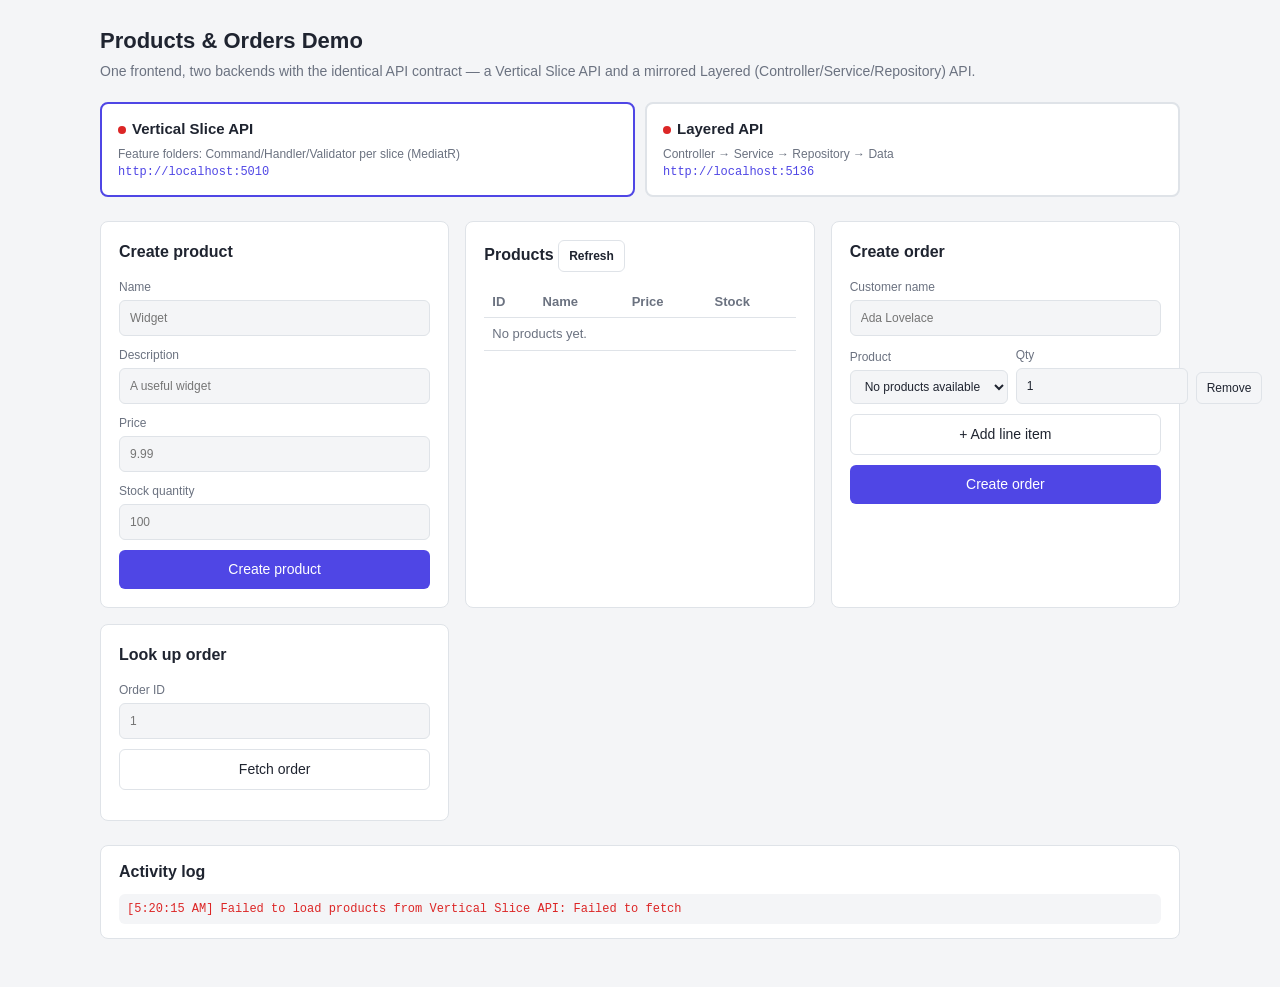
==== frontend/index.html @ f1a2a5f0 "Add mirrored layered architecture API and a basic frontend Scaffolds a second .NET 10 Web API (Layer" ====
<!doctype html>
<html lang="en">
<head>
  <meta charset="UTF-8" />
  <meta name="viewport" content="width=device-width, initial-scale=1.0" />
  <title>Products &amp; Orders Demo</title>
  <link rel="stylesheet" href="styles.css" />
</head>
<body>
  <div class="wrap">
    <header>
      <h1>Products &amp; Orders Demo</h1>
      <p>One frontend, two backends with the identical API contract &mdash; a Vertical Slice API and a mirrored Layered (Controller/Service/Repository) API.</p>
    </header>

    <div class="backend-switcher" id="backend-switcher"></div>

    <div class="grid">
      <section class="panel">
        <h2>Create product</h2>
        <form id="product-form">
          <label>Name
            <input type="text" id="product-name" required maxlength="200" placeholder="Widget" />
          </label>
          <label>Description
            <input type="text" id="product-description" maxlength="2000" placeholder="A useful widget" />
          </label>
          <label>Price
            <input type="number" id="product-price" required min="0.01" step="0.01" placeholder="9.99" />
          </label>
          <label>Stock quantity
            <input type="number" id="product-stock" required min="0" step="1" placeholder="100" />
          </label>
          <button type="submit">Create product</button>
        </form>
      </section>

      <section class="panel">
        <h2>Products <button class="secondary icon" id="refresh-products" type="button">Refresh</button></h2>
        <table>
          <thead>
            <tr><th>ID</th><th>Name</th><th>Price</th><th>Stock</th></tr>
          </thead>
          <tbody id="products-table-body">
            <tr><td colspan="4" class="muted">No products loaded yet.</td></tr>
          </tbody>
        </table>
      </section>

      <section class="panel">
        <h2>Create order</h2>
        <form id="order-form">
          <label>Customer name
            <input type="text" id="order-customer" required maxlength="200" placeholder="Ada Lovelace" />
          </label>
          <div class="line-items" id="line-items"></div>
          <button type="button" class="secondary" id="add-line-item">+ Add line item</button>
          <button type="submit">Create order</button>
        </form>
      </section>

      <section class="panel">
        <h2>Look up order</h2>
        <form id="order-lookup-form">
          <label>Order ID
            <input type="number" id="order-lookup-id" required min="1" placeholder="1" />
          </label>
          <button type="submit" class="secondary">Fetch order</button>
        </form>
        <div class="order-view" id="order-view"></div>
      </section>
    </div>

    <div class="log">
      <h2>Activity log</h2>
      <div class="log-entries" id="log-entries"></div>
    </div>
  </div>

  <script src="app.js"></script>
</body>
</html>
---- frontend/styles.css ----
:root {
  color-scheme: light dark;
  --bg: #f4f5f7;
  --panel: #ffffff;
  --border: #dfe3e8;
  --text: #1f2430;
  --muted: #6b7280;
  --accent: #4f46e5;
  --accent-hover: #4338ca;
  --danger: #dc2626;
  --success: #16a34a;
  --radius: 8px;
}

@media (prefers-color-scheme: dark) {
  :root {
    --bg: #14161c;
    --panel: #1c1f27;
    --border: #2c313c;
    --text: #e6e8ec;
    --muted: #9aa1ad;
    --accent: #818cf8;
    --accent-hover: #a5b0fb;
  }
}

* {
  box-sizing: border-box;
}

body {
  margin: 0;
  padding: 24px 16px 48px;
  background: var(--bg);
  color: var(--text);
  font-family: -apple-system, BlinkMacSystemFont, "Segoe UI", Roboto, sans-serif;
  font-size: 14px;
  line-height: 1.5;
}

.wrap {
  max-width: 1080px;
  margin: 0 auto;
}

header h1 {
  font-size: 22px;
  margin: 0 0 4px;
}

header p {
  color: var(--muted);
  margin: 0 0 20px;
}

.backend-switcher {
  display: flex;
  flex-wrap: wrap;
  gap: 10px;
  margin-bottom: 24px;
}

.backend-card {
  flex: 1 1 260px;
  background: var(--panel);
  border: 2px solid var(--border);
  border-radius: var(--radius);
  padding: 14px 16px;
  cursor: pointer;
  transition: border-color 0.15s ease;
}

.backend-card.active {
  border-color: var(--accent);
}

.backend-card h3 {
  margin: 0 0 4px;
  font-size: 15px;
}

.backend-card p {
  margin: 0;
  color: var(--muted);
  font-size: 12px;
}

.backend-card .url {
  font-family: ui-monospace, SFMono-Regular, Menlo, monospace;
  font-size: 12px;
  color: var(--accent);
}

.status-dot {
  display: inline-block;
  width: 8px;
  height: 8px;
  border-radius: 50%;
  margin-right: 6px;
  background: var(--muted);
}

.status-dot.online {
  background: var(--success);
}

.status-dot.offline {
  background: var(--danger);
}

.grid {
  display: grid;
  grid-template-columns: repeat(auto-fit, minmax(320px, 1fr));
  gap: 16px;
}

.panel {
  background: var(--panel);
  border: 1px solid var(--border);
  border-radius: var(--radius);
  padding: 18px;
}

.panel h2 {
  margin: 0 0 14px;
  font-size: 16px;
}

form {
  display: flex;
  flex-direction: column;
  gap: 10px;
}

label {
  font-size: 12px;
  color: var(--muted);
  display: flex;
  flex-direction: column;
  gap: 4px;
}

input, select {
  font: inherit;
  padding: 8px 10px;
  border-radius: 6px;
  border: 1px solid var(--border);
  background: var(--bg);
  color: var(--text);
}

button {
  font: inherit;
  padding: 9px 14px;
  border-radius: 6px;
  border: none;
  background: var(--accent);
  color: white;
  cursor: pointer;
}

button:hover {
  background: var(--accent-hover);
}

button.secondary {
  background: transparent;
  border: 1px solid var(--border);
  color: var(--text);
}

button.icon {
  padding: 6px 10px;
  font-size: 12px;
}

.line-items {
  display: flex;
  flex-direction: column;
  gap: 8px;
}

.line-item {
  display: grid;
  grid-template-columns: 2fr 1fr auto;
  gap: 8px;
  align-items: end;
}

table {
  width: 100%;
  border-collapse: collapse;
  font-size: 13px;
}

th, td {
  text-align: left;
  padding: 6px 8px;
  border-bottom: 1px solid var(--border);
}

th {
  color: var(--muted);
  font-weight: 600;
}

.muted {
  color: var(--muted);
}

.log {
  margin-top: 24px;
  background: var(--panel);
  border: 1px solid var(--border);
  border-radius: var(--radius);
  padding: 14px 18px;
}

.log h2 {
  margin: 0 0 10px;
  font-size: 16px;
}

.log-entries {
  display: flex;
  flex-direction: column;
  gap: 6px;
  max-height: 220px;
  overflow-y: auto;
  font-family: ui-monospace, SFMono-Regular, Menlo, monospace;
  font-size: 12px;
}

.log-entry {
  padding: 6px 8px;
  border-radius: 6px;
  background: var(--bg);
}

.log-entry.error {
  color: var(--danger);
}

.log-entry.success {
  color: var(--success);
}

.order-view {
  margin-top: 12px;
  font-size: 13px;
}

.order-view pre {
  background: var(--bg);
  border-radius: 6px;
  padding: 10px;
  overflow-x: auto;
  margin: 8px 0 0;
}

@media (max-width: 480px) {
  .line-item {
    grid-template-columns: 1fr;
  }
}
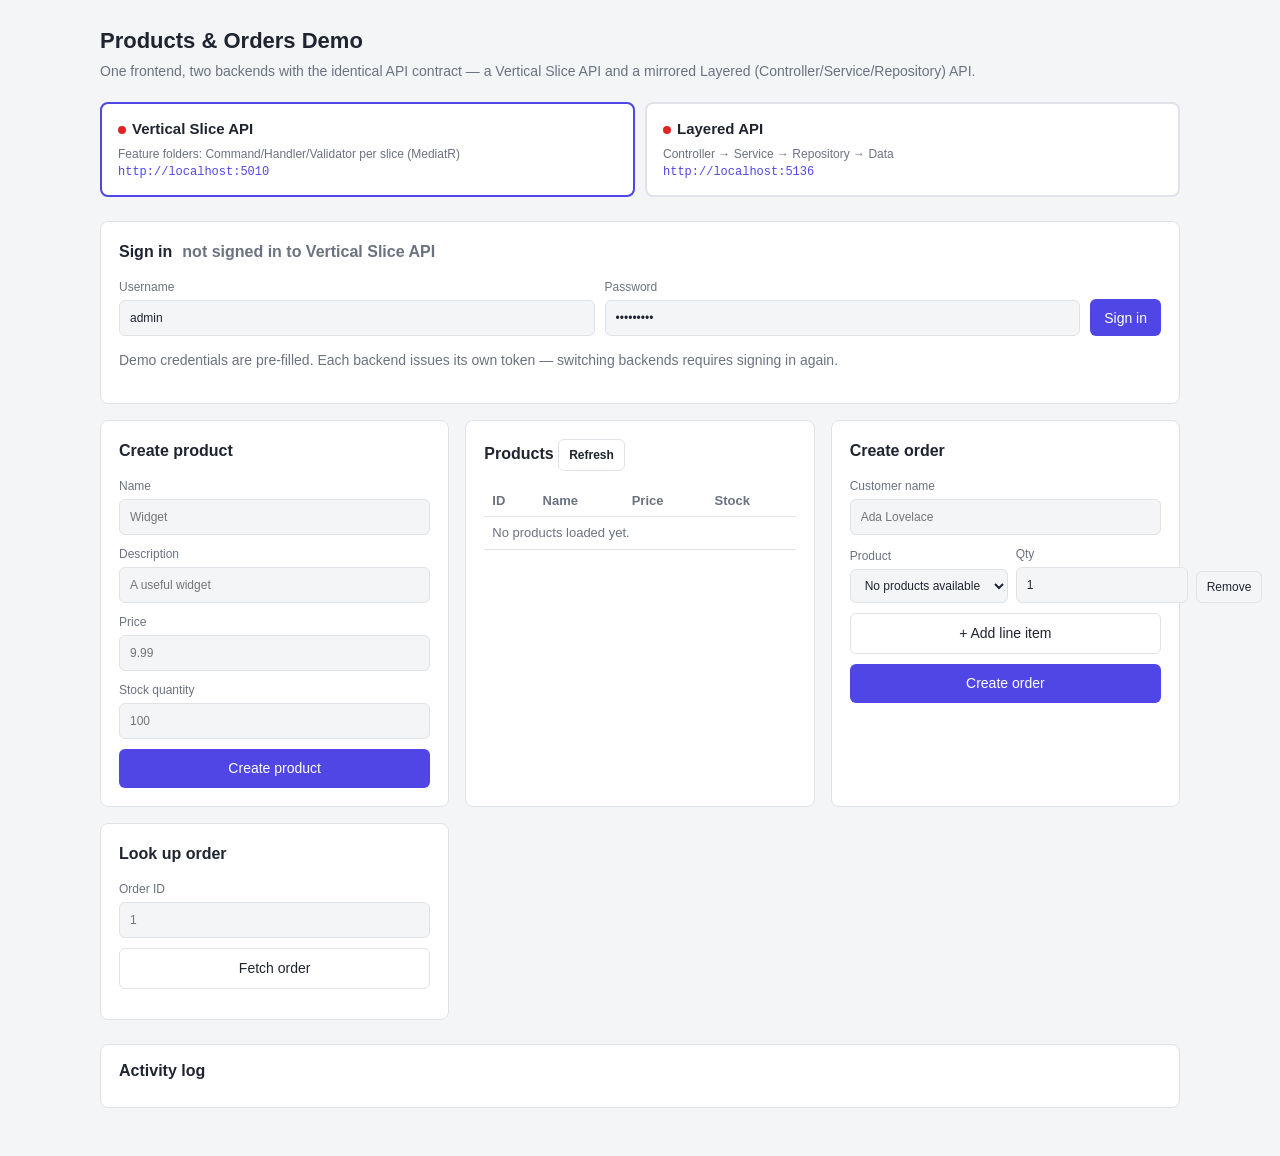
==== commit ac1ff9d5: "Add JWT bearer authentication to both APIs Protects every Products/Orders route behind a JWT bearer " ====
--- a/frontend/index.html
+++ b/frontend/index.html
@@ -15,7 +15,21 @@
 
     <div class="backend-switcher" id="backend-switcher"></div>
 
-    <div class="grid">
+    <section class="panel auth-panel" id="auth-panel">
+      <h2>Sign in <span class="muted" id="auth-status">not signed in</span></h2>
+      <form id="login-form">
+        <label>Username
+          <input type="text" id="login-username" required value="admin" />
+        </label>
+        <label>Password
+          <input type="password" id="login-password" required value="Passw0rd!" />
+        </label>
+        <button type="submit">Sign in</button>
+      </form>
+      <p class="muted">Demo credentials are pre-filled. Each backend issues its own token &mdash; switching backends requires signing in again.</p>
+    </section>
+
+    <div class="grid" id="protected-area" hidden>
       <section class="panel">
         <h2>Create product</h2>
         <form id="product-form">
--- a/frontend/styles.css
+++ b/frontend/styles.css
@@ -108,6 +108,35 @@
   background: var(--danger);
 }
 
+.auth-panel {
+  margin-bottom: 16px;
+}
+
+.auth-panel h2 {
+  display: flex;
+  align-items: center;
+  gap: 10px;
+  font-size: 16px;
+}
+
+.auth-panel #auth-status.online {
+  color: var(--success);
+}
+
+.auth-panel form {
+  flex-direction: row;
+  flex-wrap: wrap;
+  align-items: end;
+}
+
+.auth-panel form label {
+  flex: 1 1 160px;
+}
+
+.auth-panel form button {
+  height: 37px;
+}
+
 .grid {
   display: grid;
   grid-template-columns: repeat(auto-fit, minmax(320px, 1fr));
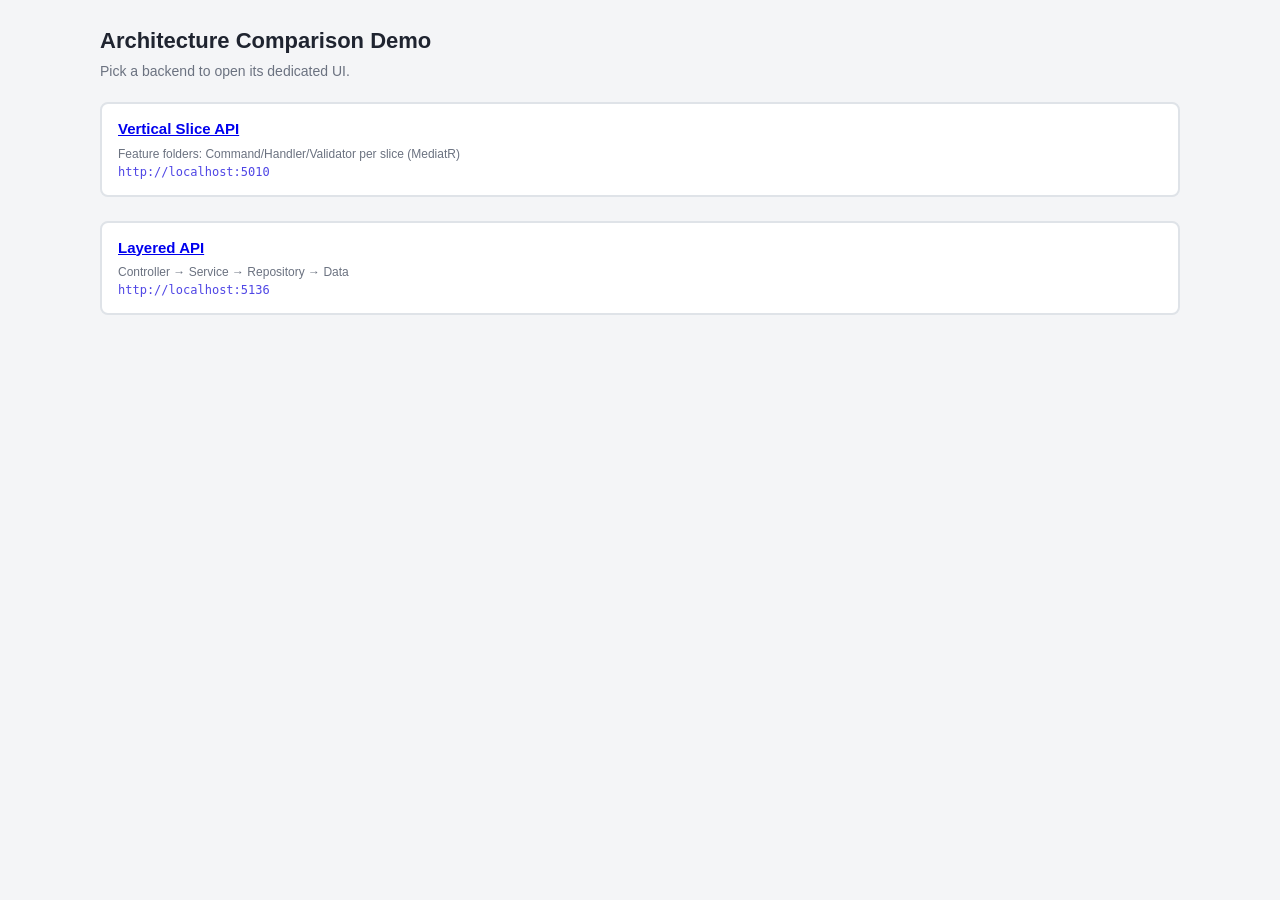
==== commit 0b409f63: "Add a Frontend project and a multi-project VS startup profile Wraps the static frontend in a minimal" ====
--- a/frontend/index.html
+++ b/frontend/index.html
@@ -3,94 +3,27 @@
 <head>
   <meta charset="UTF-8" />
   <meta name="viewport" content="width=device-width, initial-scale=1.0" />
-  <title>Products &amp; Orders Demo</title>
-  <link rel="stylesheet" href="styles.css" />
+  <title>Architecture Comparison Demo</title>
+  <link rel="stylesheet" href="shared/styles.css" />
 </head>
 <body>
   <div class="wrap">
     <header>
-      <h1>Products &amp; Orders Demo</h1>
-      <p>One frontend, two backends with the identical API contract &mdash; a Vertical Slice API and a mirrored Layered (Controller/Service/Repository) API.</p>
+      <h1>Architecture Comparison Demo</h1>
+      <p>Pick a backend to open its dedicated UI.</p>
     </header>
 
-    <div class="backend-switcher" id="backend-switcher"></div>
-
-    <section class="panel auth-panel" id="auth-panel">
-      <h2>Sign in <span class="muted" id="auth-status">not signed in</span></h2>
-      <form id="login-form">
-        <label>Username
-          <input type="text" id="login-username" required value="admin" />
-        </label>
-        <label>Password
-          <input type="password" id="login-password" required value="Passw0rd!" />
-        </label>
-        <button type="submit">Sign in</button>
-      </form>
-      <p class="muted">Demo credentials are pre-filled. Each backend issues its own token &mdash; switching backends requires signing in again.</p>
-    </section>
-
-    <div class="grid" id="protected-area" hidden>
-      <section class="panel">
-        <h2>Create product</h2>
-        <form id="product-form">
-          <label>Name
-            <input type="text" id="product-name" required maxlength="200" placeholder="Widget" />
-          </label>
-          <label>Description
-            <input type="text" id="product-description" maxlength="2000" placeholder="A useful widget" />
-          </label>
-          <label>Price
-            <input type="number" id="product-price" required min="0.01" step="0.01" placeholder="9.99" />
-          </label>
-          <label>Stock quantity
-            <input type="number" id="product-stock" required min="0" step="1" placeholder="100" />
-          </label>
-          <button type="submit">Create product</button>
-        </form>
-      </section>
-
-      <section class="panel">
-        <h2>Products <button class="secondary icon" id="refresh-products" type="button">Refresh</button></h2>
-        <table>
-          <thead>
-            <tr><th>ID</th><th>Name</th><th>Price</th><th>Stock</th></tr>
-          </thead>
-          <tbody id="products-table-body">
-            <tr><td colspan="4" class="muted">No products loaded yet.</td></tr>
-          </tbody>
-        </table>
-      </section>
-
-      <section class="panel">
-        <h2>Create order</h2>
-        <form id="order-form">
-          <label>Customer name
-            <input type="text" id="order-customer" required maxlength="200" placeholder="Ada Lovelace" />
-          </label>
-          <div class="line-items" id="line-items"></div>
-          <button type="button" class="secondary" id="add-line-item">+ Add line item</button>
-          <button type="submit">Create order</button>
-        </form>
-      </section>
-
-      <section class="panel">
-        <h2>Look up order</h2>
-        <form id="order-lookup-form">
-          <label>Order ID
-            <input type="number" id="order-lookup-id" required min="1" placeholder="1" />
-          </label>
-          <button type="submit" class="secondary">Fetch order</button>
-        </form>
-        <div class="order-view" id="order-view"></div>
-      </section>
+    <div class="backend-info">
+      <h3><a href="vsa/">Vertical Slice API</a></h3>
+      <p>Feature folders: Command/Handler/Validator per slice (MediatR)</p>
+      <div class="url">http://localhost:5010</div>
     </div>
 
-    <div class="log">
-      <h2>Activity log</h2>
-      <div class="log-entries" id="log-entries"></div>
+    <div class="backend-info">
+      <h3><a href="layered/">Layered API</a></h3>
+      <p>Controller → Service → Repository → Data</p>
+      <div class="url">http://localhost:5136</div>
     </div>
   </div>
-
-  <script src="app.js"></script>
 </body>
 </html>
--- a/frontend/shared/styles.css
+++ b/frontend/shared/styles.css
@@ -0,0 +1,281 @@
+:root {
+  color-scheme: light dark;
+  --bg: #f4f5f7;
+  --panel: #ffffff;
+  --border: #dfe3e8;
+  --text: #1f2430;
+  --muted: #6b7280;
+  --accent: #4f46e5;
+  --accent-hover: #4338ca;
+  --danger: #dc2626;
+  --success: #16a34a;
+  --radius: 8px;
+}
+
+@media (prefers-color-scheme: dark) {
+  :root {
+    --bg: #14161c;
+    --panel: #1c1f27;
+    --border: #2c313c;
+    --text: #e6e8ec;
+    --muted: #9aa1ad;
+    --accent: #818cf8;
+    --accent-hover: #a5b0fb;
+  }
+}
+
+* {
+  box-sizing: border-box;
+}
+
+body {
+  margin: 0;
+  padding: 24px 16px 48px;
+  background: var(--bg);
+  color: var(--text);
+  font-family: -apple-system, BlinkMacSystemFont, "Segoe UI", Roboto, sans-serif;
+  font-size: 14px;
+  line-height: 1.5;
+}
+
+.wrap {
+  max-width: 1080px;
+  margin: 0 auto;
+}
+
+header h1 {
+  font-size: 22px;
+  margin: 0 0 4px;
+}
+
+header p {
+  color: var(--muted);
+  margin: 0 0 20px;
+}
+
+.backend-info {
+  background: var(--panel);
+  border: 2px solid var(--border);
+  border-radius: var(--radius);
+  padding: 14px 16px;
+  margin-bottom: 24px;
+}
+
+.backend-info h3 {
+  margin: 0 0 4px;
+  font-size: 15px;
+}
+
+.backend-info p {
+  margin: 0;
+  color: var(--muted);
+  font-size: 12px;
+}
+
+.backend-info .url {
+  font-family: ui-monospace, SFMono-Regular, Menlo, monospace;
+  font-size: 12px;
+  color: var(--accent);
+}
+
+.status-dot {
+  display: inline-block;
+  width: 8px;
+  height: 8px;
+  border-radius: 50%;
+  margin-right: 6px;
+  background: var(--muted);
+}
+
+.status-dot.online {
+  background: var(--success);
+}
+
+.status-dot.offline {
+  background: var(--danger);
+}
+
+.auth-panel {
+  margin-bottom: 16px;
+}
+
+.auth-panel h2 {
+  display: flex;
+  align-items: center;
+  gap: 10px;
+  font-size: 16px;
+}
+
+.auth-panel #auth-status.online {
+  color: var(--success);
+}
+
+.auth-panel form {
+  flex-direction: row;
+  flex-wrap: wrap;
+  align-items: end;
+}
+
+.auth-panel form label {
+  flex: 1 1 160px;
+}
+
+.auth-panel form button {
+  height: 37px;
+}
+
+.grid {
+  display: grid;
+  grid-template-columns: repeat(auto-fit, minmax(320px, 1fr));
+  gap: 16px;
+}
+
+.panel {
+  background: var(--panel);
+  border: 1px solid var(--border);
+  border-radius: var(--radius);
+  padding: 18px;
+}
+
+.panel h2 {
+  margin: 0 0 14px;
+  font-size: 16px;
+}
+
+form {
+  display: flex;
+  flex-direction: column;
+  gap: 10px;
+}
+
+label {
+  font-size: 12px;
+  color: var(--muted);
+  display: flex;
+  flex-direction: column;
+  gap: 4px;
+}
+
+input, select {
+  font: inherit;
+  padding: 8px 10px;
+  border-radius: 6px;
+  border: 1px solid var(--border);
+  background: var(--bg);
+  color: var(--text);
+}
+
+button {
+  font: inherit;
+  padding: 9px 14px;
+  border-radius: 6px;
+  border: none;
+  background: var(--accent);
+  color: white;
+  cursor: pointer;
+}
+
+button:hover {
+  background: var(--accent-hover);
+}
+
+button.secondary {
+  background: transparent;
+  border: 1px solid var(--border);
+  color: var(--text);
+}
+
+button.icon {
+  padding: 6px 10px;
+  font-size: 12px;
+}
+
+.line-items {
+  display: flex;
+  flex-direction: column;
+  gap: 8px;
+}
+
+.line-item {
+  display: grid;
+  grid-template-columns: 2fr 1fr auto;
+  gap: 8px;
+  align-items: end;
+}
+
+table {
+  width: 100%;
+  border-collapse: collapse;
+  font-size: 13px;
+}
+
+th, td {
+  text-align: left;
+  padding: 6px 8px;
+  border-bottom: 1px solid var(--border);
+}
+
+th {
+  color: var(--muted);
+  font-weight: 600;
+}
+
+.muted {
+  color: var(--muted);
+}
+
+.log {
+  margin-top: 24px;
+  background: var(--panel);
+  border: 1px solid var(--border);
+  border-radius: var(--radius);
+  padding: 14px 18px;
+}
+
+.log h2 {
+  margin: 0 0 10px;
+  font-size: 16px;
+}
+
+.log-entries {
+  display: flex;
+  flex-direction: column;
+  gap: 6px;
+  max-height: 220px;
+  overflow-y: auto;
+  font-family: ui-monospace, SFMono-Regular, Menlo, monospace;
+  font-size: 12px;
+}
+
+.log-entry {
+  padding: 6px 8px;
+  border-radius: 6px;
+  background: var(--bg);
+}
+
+.log-entry.error {
+  color: var(--danger);
+}
+
+.log-entry.success {
+  color: var(--success);
+}
+
+.order-view {
+  margin-top: 12px;
+  font-size: 13px;
+}
+
+.order-view pre {
+  background: var(--bg);
+  border-radius: 6px;
+  padding: 10px;
+  overflow-x: auto;
+  margin: 8px 0 0;
+}
+
+@media (max-width: 480px) {
+  .line-item {
+    grid-template-columns: 1fr;
+  }
+}
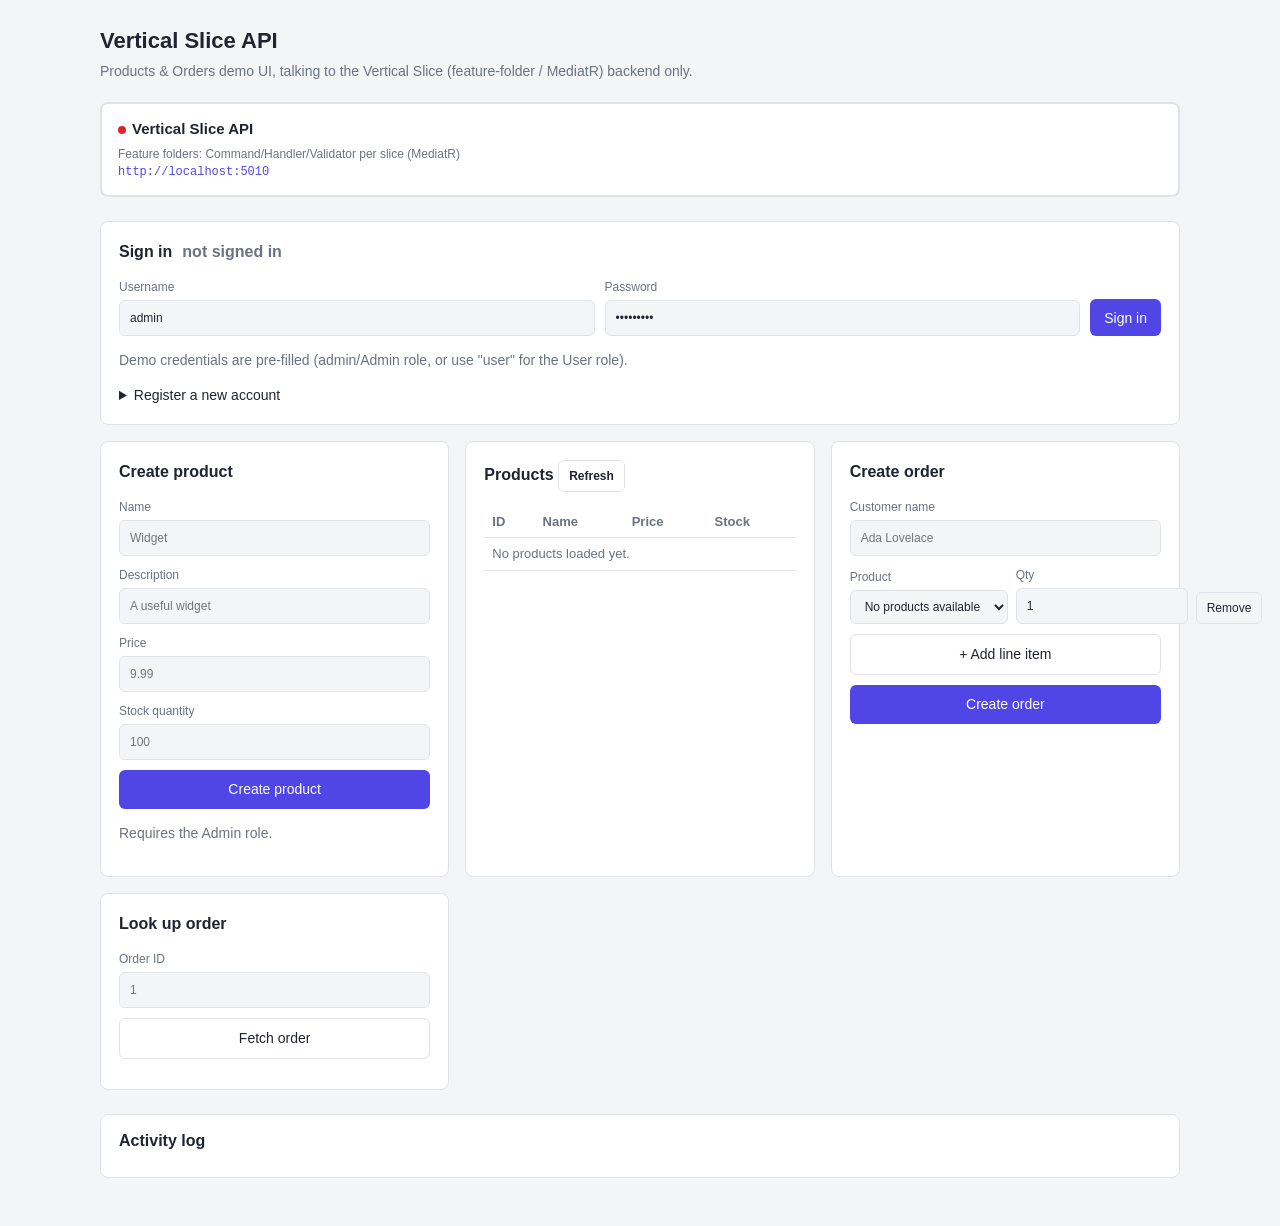
==== commit 7a96a21f: "Create a single-API student template with ASP.NET Core Identity Branches off main to produce a focus" ====
--- a/frontend/index.html
+++ b/frontend/index.html
@@ -3,27 +3,123 @@
 <head>
   <meta charset="UTF-8" />
   <meta name="viewport" content="width=device-width, initial-scale=1.0" />
-  <title>Architecture Comparison Demo</title>
+  <title>Vertical Slice API — Products &amp; Orders</title>
   <link rel="stylesheet" href="shared/styles.css" />
 </head>
 <body>
   <div class="wrap">
     <header>
-      <h1>Architecture Comparison Demo</h1>
-      <p>Pick a backend to open its dedicated UI.</p>
+      <h1>Vertical Slice API</h1>
+      <p>Products &amp; Orders demo UI, talking to the Vertical Slice (feature-folder / MediatR) backend only.</p>
     </header>
 
     <div class="backend-info">
-      <h3><a href="vsa/">Vertical Slice API</a></h3>
-      <p>Feature folders: Command/Handler/Validator per slice (MediatR)</p>
-      <div class="url">http://localhost:5010</div>
+      <h3><span class="status-dot" id="backend-status"></span><span id="backend-name"></span></h3>
+      <p id="backend-description"></p>
+      <div class="url" id="backend-url"></div>
     </div>
 
-    <div class="backend-info">
-      <h3><a href="layered/">Layered API</a></h3>
-      <p>Controller → Service → Repository → Data</p>
-      <div class="url">http://localhost:5136</div>
+    <section class="panel auth-panel" id="auth-panel">
+      <h2>Sign in <span class="muted" id="auth-status">not signed in</span></h2>
+      <form id="login-form">
+        <label>Username
+          <input type="text" id="login-username" required value="admin" />
+        </label>
+        <label>Password
+          <input type="password" id="login-password" required value="Passw0rd!" />
+        </label>
+        <button type="submit">Sign in</button>
+      </form>
+      <p class="muted">Demo credentials are pre-filled (admin/Admin role, or use "user" for the User role).</p>
+
+      <details>
+        <summary>Register a new account</summary>
+        <form id="register-form">
+          <label>Username
+            <input type="text" id="register-username" required maxlength="100" placeholder="jane" />
+          </label>
+          <label>Email
+            <input type="email" id="register-email" required placeholder="jane@example.com" />
+          </label>
+          <label>Password
+            <input type="password" id="register-password" required minlength="8" placeholder="At least 8 characters" />
+          </label>
+          <button type="submit" class="secondary">Register</button>
+        </form>
+        <p class="muted">New accounts get no role, so creating a product will be forbidden until an Admin grants one.</p>
+      </details>
+    </section>
+
+    <div class="grid" id="protected-area" hidden>
+      <section class="panel">
+        <h2>Create product</h2>
+        <form id="product-form">
+          <label>Name
+            <input type="text" id="product-name" required maxlength="200" placeholder="Widget" />
+          </label>
+          <label>Description
+            <input type="text" id="product-description" maxlength="2000" placeholder="A useful widget" />
+          </label>
+          <label>Price
+            <input type="number" id="product-price" required min="0.01" step="0.01" placeholder="9.99" />
+          </label>
+          <label>Stock quantity
+            <input type="number" id="product-stock" required min="0" step="1" placeholder="100" />
+          </label>
+          <button type="submit">Create product</button>
+        </form>
+        <p class="muted">Requires the Admin role.</p>
+      </section>
+
+      <section class="panel">
+        <h2>Products <button class="secondary icon" id="refresh-products" type="button">Refresh</button></h2>
+        <table>
+          <thead>
+            <tr><th>ID</th><th>Name</th><th>Price</th><th>Stock</th></tr>
+          </thead>
+          <tbody id="products-table-body">
+            <tr><td colspan="4" class="muted">No products loaded yet.</td></tr>
+          </tbody>
+        </table>
+      </section>
+
+      <section class="panel">
+        <h2>Create order</h2>
+        <form id="order-form">
+          <label>Customer name
+            <input type="text" id="order-customer" required maxlength="200" placeholder="Ada Lovelace" />
+          </label>
+          <div class="line-items" id="line-items"></div>
+          <button type="button" class="secondary" id="add-line-item">+ Add line item</button>
+          <button type="submit">Create order</button>
+        </form>
+      </section>
+
+      <section class="panel">
+        <h2>Look up order</h2>
+        <form id="order-lookup-form">
+          <label>Order ID
+            <input type="number" id="order-lookup-id" required min="1" placeholder="1" />
+          </label>
+          <button type="submit" class="secondary">Fetch order</button>
+        </form>
+        <div class="order-view" id="order-view"></div>
+      </section>
+    </div>
+
+    <div class="log">
+      <h2>Activity log</h2>
+      <div class="log-entries" id="log-entries"></div>
     </div>
   </div>
+
+  <script>
+    window.BACKEND = {
+      name: "Vertical Slice API",
+      description: "Feature folders: Command/Handler/Validator per slice (MediatR)",
+      url: "http://localhost:5010",
+    };
+  </script>
+  <script src="shared/app.js"></script>
 </body>
 </html>
